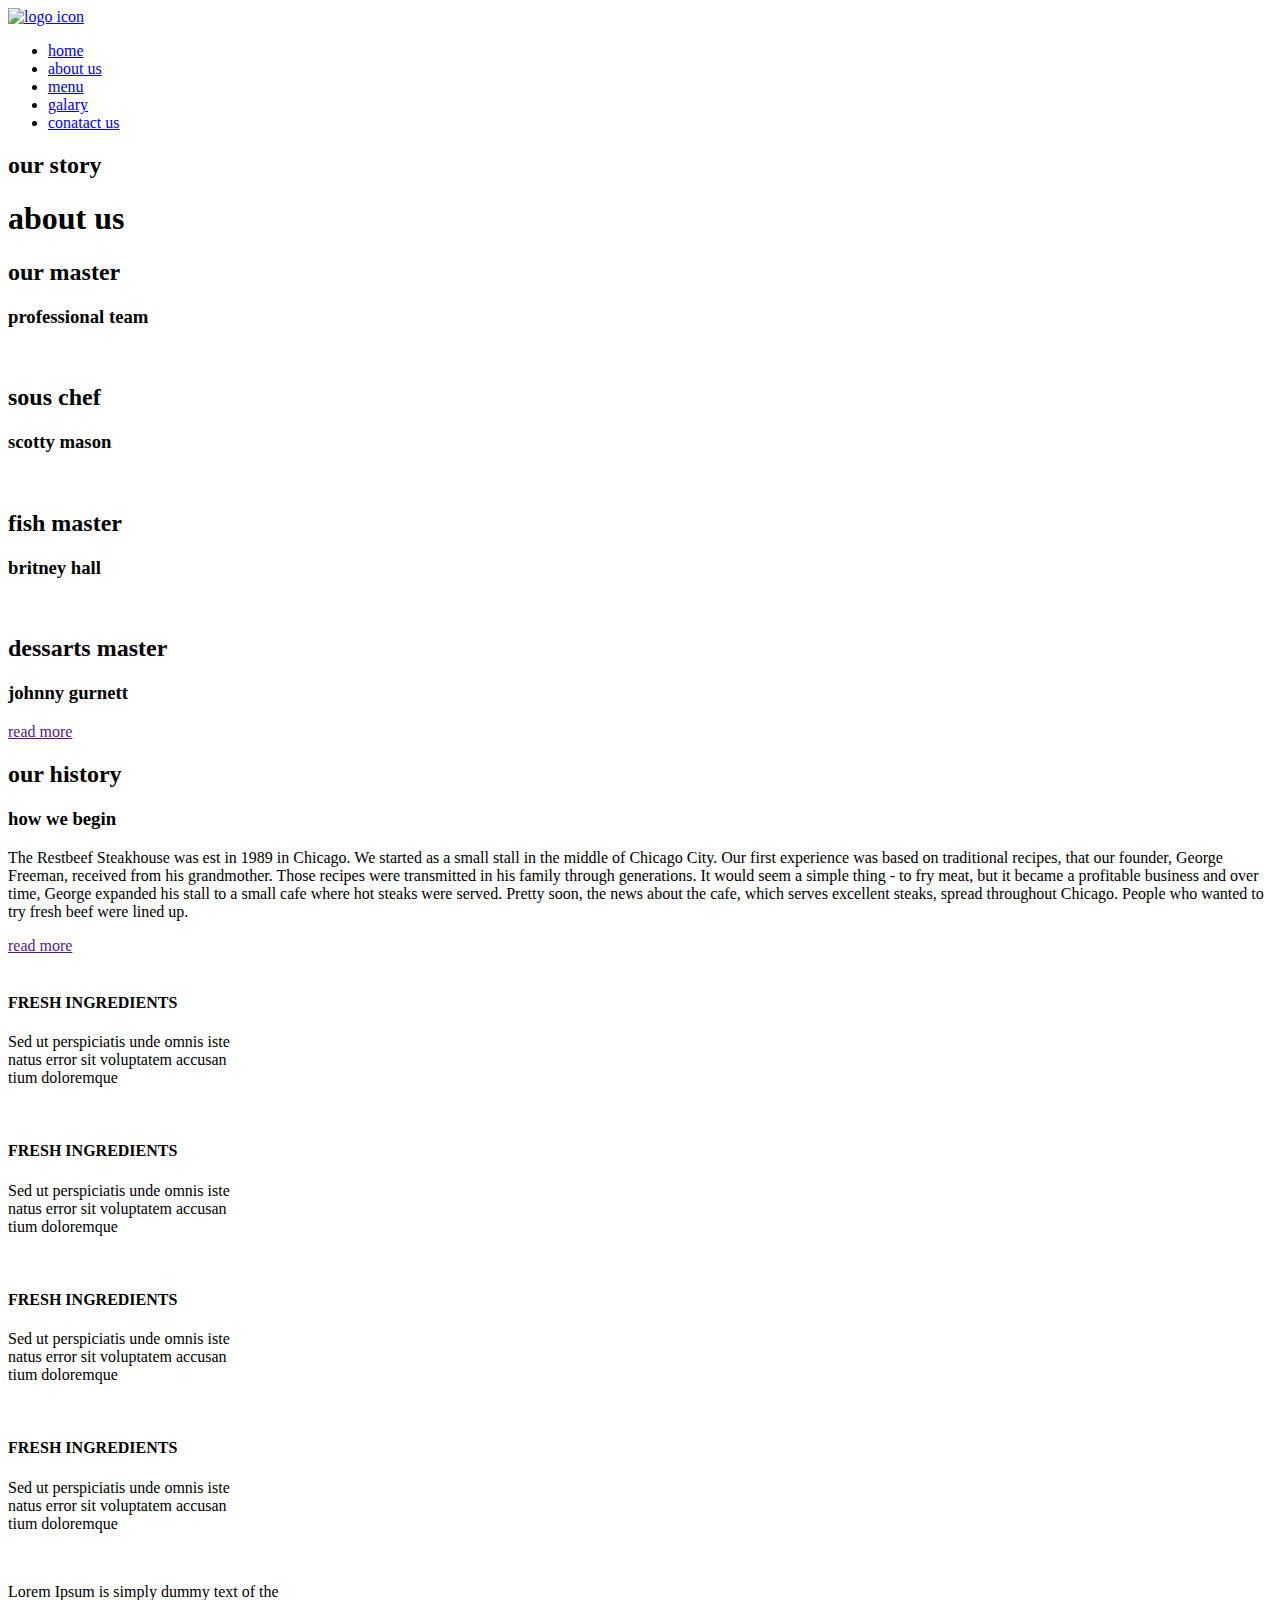
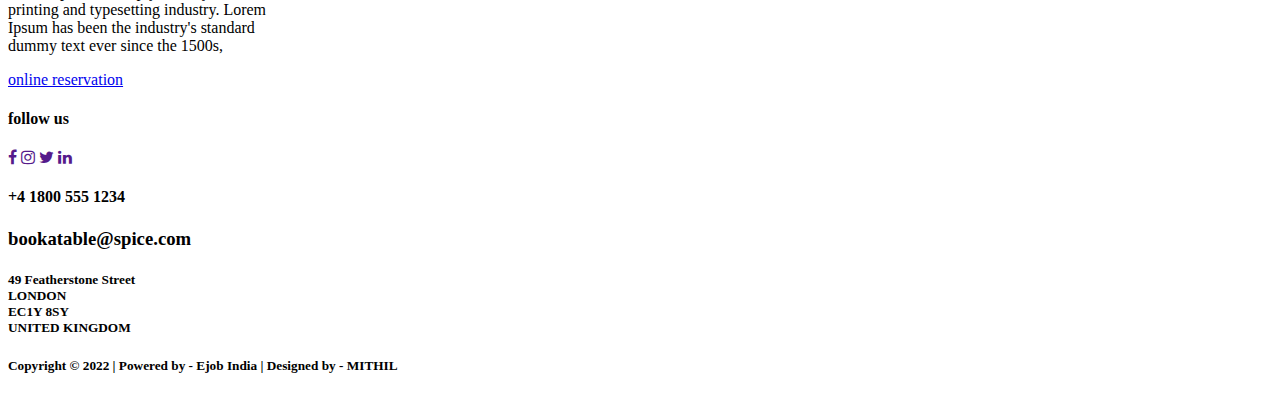
==== spice-project-about-us.html @ 2aa8393b "Add files via upload" ====
<!DOCTYPE html>
<html>
    <head>
        <title>Spice Affair | About Us</title>
        <link href="css/style-about.css" rel="stylesheet" type="text/css">
        <link rel="preconnect" href="https://fonts.googleapis.com">
        <link rel="preconnect" href="https://fonts.gstatic.com" crossorigin>
        <link href="https://fonts.googleapis.com/css2?family=Great+Vibes&family=Lato:wght@300&family=Ubuntu&display=swap" rel="stylesheet">
        <!-----fontawesome intro-->
        <link rel="stylesheet" href="https://cdnjs.cloudflare.com/ajax/libs/font-awesome/4.7.0/css/font-awesome.min.css">

        </head>
        <body>
            <header class="header">
                <div class="container">
                   <a href="#"><img class="logo" src="image/logo.png" alt="logo icon"></a>
                   <ul class="menu">
                        <li><a href="spice-project.html">home</a></li>
                        <li><a href="#">about us</a></li>
                        <li><a href="#">menu</a></li>
                        <li><a href="#">galary</a></li>
                        <li><a href="#">conatact us</a></li>
                   </ul>
                   <div class="clear"></div> 
                </div>
            </header>
            <section class="banner">
                <div class="container">
                   <h2>our story</h2>
                   <h1>about us</h1>
                   <div class="clear"></div>                    
                </div>
            </section>
            <section class="our-master">
                <div class="container">
                    <div>
                        <h2>our master</h2>
                        <h3>professional team</h3>
                    </div>
                    <div class="chef">
                        <div class="master">
                            <div><img src="image/master1.png" alt=""></div>
                            <div class="chef-details">
                                <h2>sous chef</h2>
                                <h3>scotty mason</h3>
                            </div>
                        </div> <div class="master">
                            <div><img src="image/master2.png" alt=""></div>
                            <div class="chef-details">
                                <h2>fish master</h2>
                                <h3>britney hall</h3>
                            </div>
                        </div>
                        <div class="master">
                            <div><img src="image/master3.png" alt=""></div>
                            <div class="chef-details">
                                <h2>dessarts master</h2>
                                <h3>johnny gurnett</h3>
                            </div>
                        </div>
                    </div>
                    <div class="read-more">
                        <a href="" >read more</a>
                    </div>
                    <div class="clear"></div>
                </div>
            </section>
            <section class="history">
                <div class="container">
                        <div class="history-div">
                            <h2>our history</h2>
                            <h3>how we begin</h3>
                             <p>The Restbeef Steakhouse was est in 1989 in Chicago. We
                                started as a small stall in the middle of Chicago City. Our 
                                first experience was based on traditional recipes, that our 
                                founder, George Freeman, received from his grandmother. 
                                Those recipes were transmitted in his family through
                                 generations. It would seem a simple thing - to fry meat, but 
                                it became a profitable business and over time, George 
                                expanded his stall to a small cafe where hot steaks were 
                                served. Pretty soon, the news about the cafe, which serves 
                                excellent steaks, spread throughout Chicago. People who
                                 wanted to try fresh beef were lined up.</p>
                                 <div class="read-more">
                                    <a href="" >read more</a>
                                </div>

                        </div>
                    <div class="clear"></div>
                </div>
            </section>
            <section class="category">
                <div class="container">
                    <div class="category-flex">
                        <div class="category-div">
                            <img src="image/category.png" alt="">
                        <h4>FRESH INGREDIENTS</h4>
                        <p>Sed ut perspiciatis unde omnis iste <br> 
                            natus error sit voluptatem accusan <br>
                             tium doloremque</p>
                        </div>
                        <div class="category-div">
                            <img src="image/category2.png" alt="">
                        <h4>FRESH INGREDIENTS</h4>
                        <p>Sed ut perspiciatis unde omnis iste <br> 
                            natus error sit voluptatem accusan <br>
                             tium doloremque</p>
                        </div>
                        <div class="category-div">
                            <img src="image/category3.png" alt="">
                        <h4>FRESH INGREDIENTS</h4>
                        <p>Sed ut perspiciatis unde omnis iste <br> 
                            natus error sit voluptatem accusan <br>
                             tium doloremque</p>
                        </div>
                        <div class="category-div">
                            <img src="image/category4.png" alt="">
                        <h4>FRESH INGREDIENTS</h4>
                        <p>Sed ut perspiciatis unde omnis iste <br> 
                            natus error sit voluptatem accusan <br>
                             tium doloremque</p>
                        </div>
                    </div>
                    <div class="clear"></div>
                </div>
            </section>
            <footer class="footer">
                <div class="container">
                    <div class="footer-flex">
                        <div class="footer-div">
                            <img src="image/logo.png" alt="">
                            <p>Lorem Ipsum is simply dummy text of the <br>
                                printing and typesetting industry. Lorem <br> 
                                Ipsum has been the industry's standard <br>
                                dummy text ever since the 1500s,</p>
                        </div>
                        <div class="footer-div">
                           <a class="reservation" href="#">online reservation</a>
                           <h4 class="follow">follow us</h4>
                           <div class="icon">
                               <a href=""><i class="fa fa-facebook" aria-hidden="true"></i></a>
                                <a href=""><i class="fa fa-instagram" aria-hidden="true"></i></a>
                                <a href=""><i class="fa fa-twitter" aria-hidden="true"></i></a>
                                <a href=""><i class="fa fa-linkedin" aria-hidden="true"></i></a>
                           </div>
                        </div>
                        <div class="footer-div">
                            <h4 class="phone">+4 1800 555 1234</h4>
                            <h3>bookatable@spice.com</h3>
                            <h5>49 Featherstone Street <br>LONDON <br> EC1Y 8SY <br> UNITED KINGDOM</h5>
                            </div>
                    </div>
                </div>
                <div class="copy-right">
                    <h5>Copyright © 2022 | Powered by - Ejob India | Designed by - MITHIL</h5>
                </div>
                    
                    <div class="clear"></div>
            </footer>
        </body>
</html>
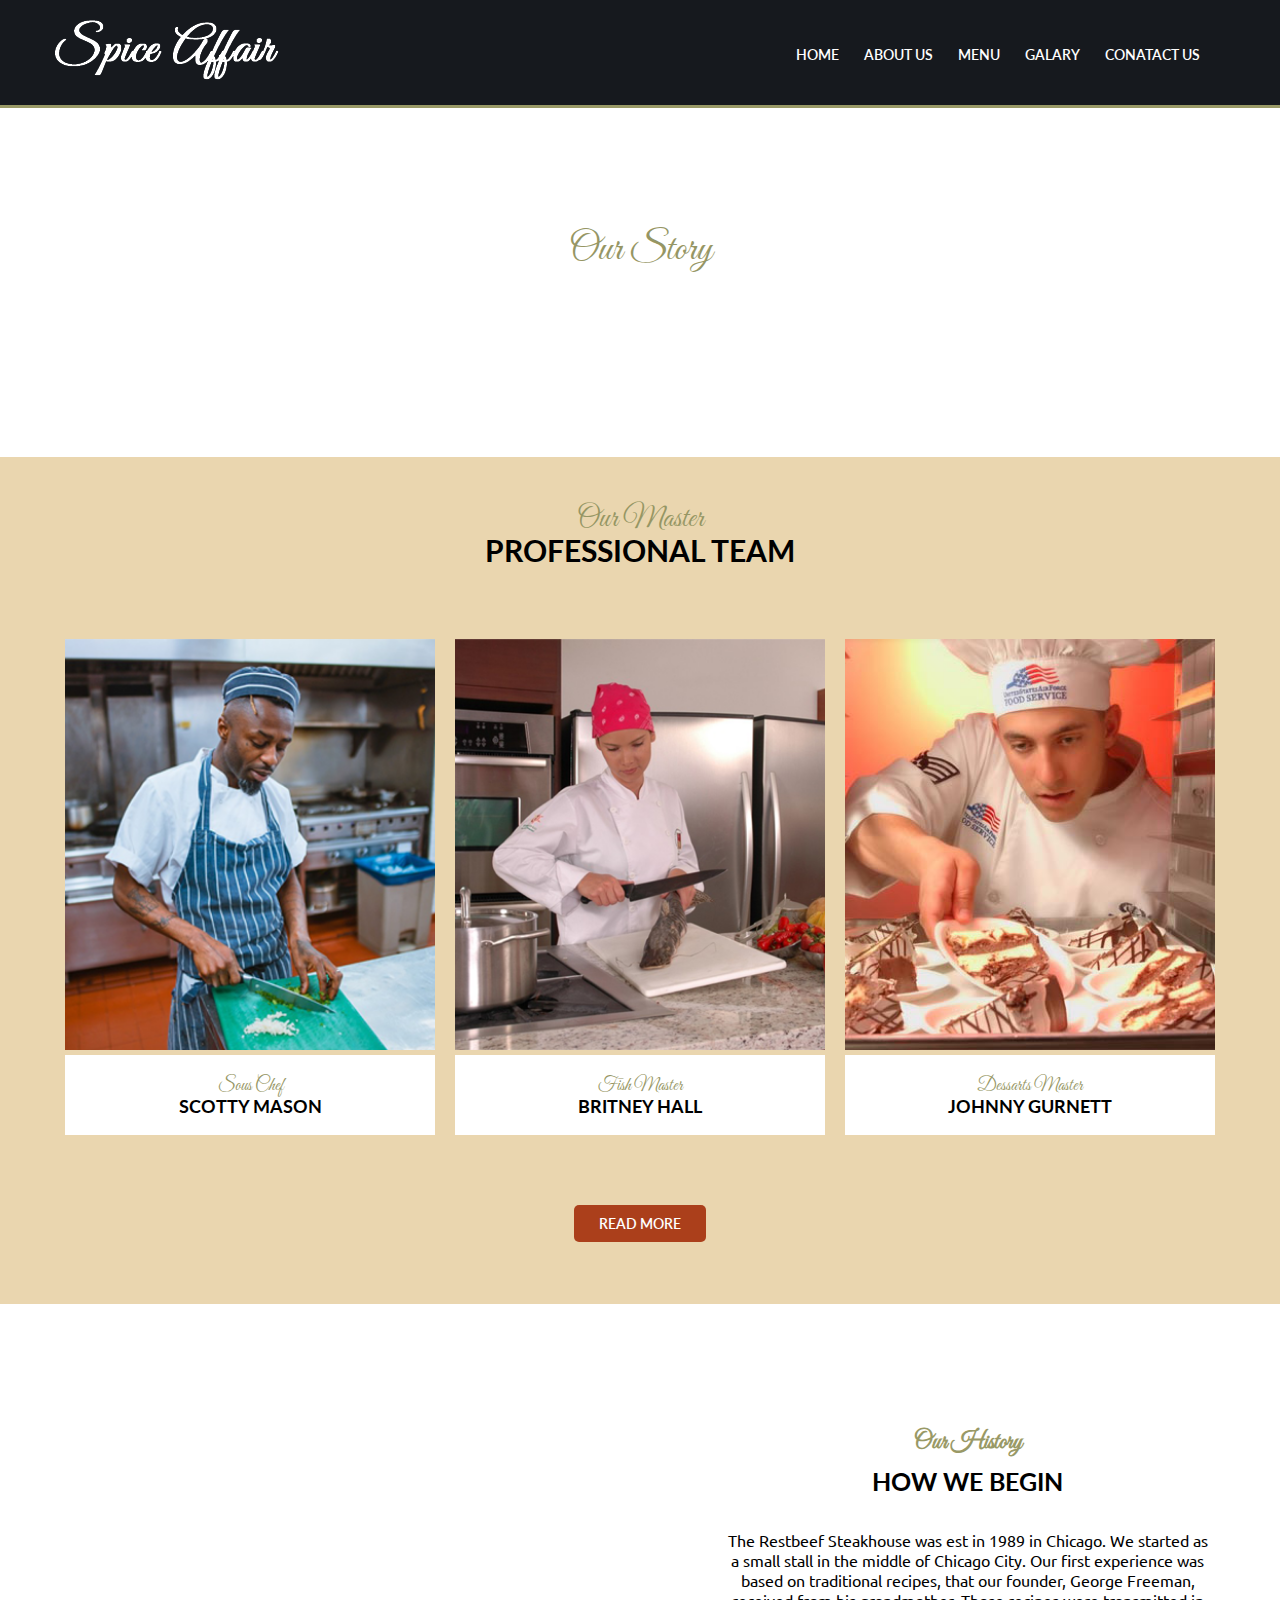
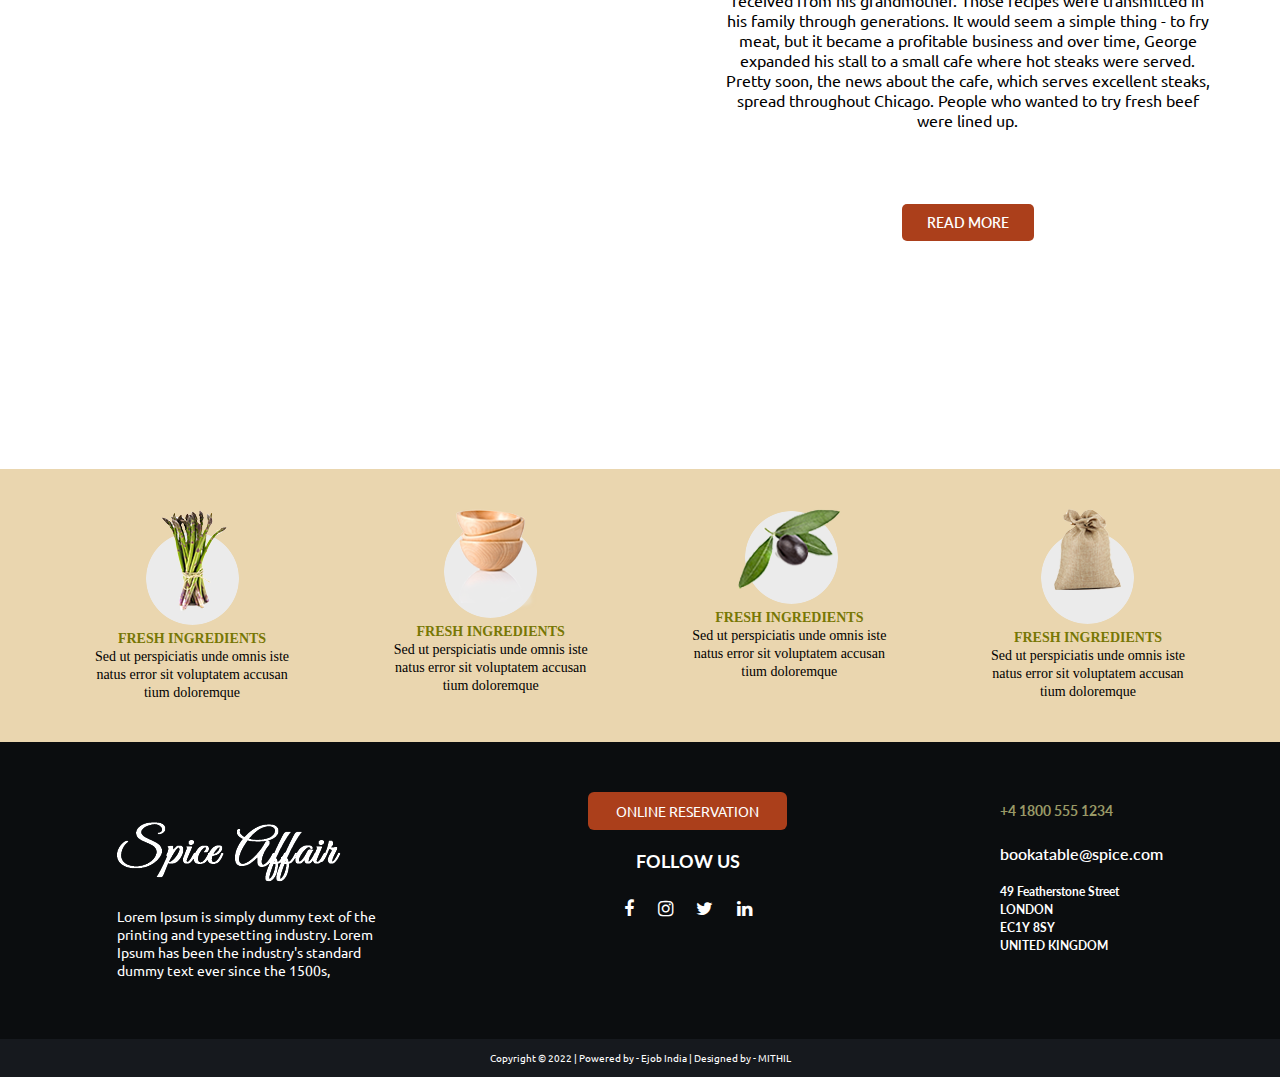
==== commit f796497e: "Update spice-project-about-us.html" ====
--- a/spice-project-about-us.html
+++ b/spice-project-about-us.html
@@ -2,7 +2,7 @@
 <html>
     <head>
         <title>Spice Affair | About Us</title>
-        <link href="css/style-about.css" rel="stylesheet" type="text/css">
+        <link href="style-about.css" rel="stylesheet" type="text/css">
         <link rel="preconnect" href="https://fonts.googleapis.com">
         <link rel="preconnect" href="https://fonts.gstatic.com" crossorigin>
         <link href="https://fonts.googleapis.com/css2?family=Great+Vibes&family=Lato:wght@300&family=Ubuntu&display=swap" rel="stylesheet">
@@ -13,7 +13,7 @@
         <body>
             <header class="header">
                 <div class="container">
-                   <a href="#"><img class="logo" src="image/logo.png" alt="logo icon"></a>
+                   <a href="#"><img class="logo" src="logo.png" alt="logo icon"></a>
                    <ul class="menu">
                         <li><a href="spice-project.html">home</a></li>
                         <li><a href="#">about us</a></li>
@@ -39,20 +39,20 @@
                     </div>
                     <div class="chef">
                         <div class="master">
-                            <div><img src="image/master1.png" alt=""></div>
+                            <div><img src="master1.png" alt=""></div>
                             <div class="chef-details">
                                 <h2>sous chef</h2>
                                 <h3>scotty mason</h3>
                             </div>
                         </div> <div class="master">
-                            <div><img src="image/master2.png" alt=""></div>
+                            <div><img src="master2.png" alt=""></div>
                             <div class="chef-details">
                                 <h2>fish master</h2>
                                 <h3>britney hall</h3>
                             </div>
                         </div>
                         <div class="master">
-                            <div><img src="image/master3.png" alt=""></div>
+                            <div><img src="master3.png" alt=""></div>
                             <div class="chef-details">
                                 <h2>dessarts master</h2>
                                 <h3>johnny gurnett</h3>
@@ -93,28 +93,28 @@
                 <div class="container">
                     <div class="category-flex">
                         <div class="category-div">
-                            <img src="image/category.png" alt="">
+                            <img src="category.png" alt="">
                         <h4>FRESH INGREDIENTS</h4>
                         <p>Sed ut perspiciatis unde omnis iste <br> 
                             natus error sit voluptatem accusan <br>
                              tium doloremque</p>
                         </div>
                         <div class="category-div">
-                            <img src="image/category2.png" alt="">
+                            <img src="category2.png" alt="">
                         <h4>FRESH INGREDIENTS</h4>
                         <p>Sed ut perspiciatis unde omnis iste <br> 
                             natus error sit voluptatem accusan <br>
                              tium doloremque</p>
                         </div>
                         <div class="category-div">
-                            <img src="image/category3.png" alt="">
+                            <img src="category3.png" alt="">
                         <h4>FRESH INGREDIENTS</h4>
                         <p>Sed ut perspiciatis unde omnis iste <br> 
                             natus error sit voluptatem accusan <br>
                              tium doloremque</p>
                         </div>
                         <div class="category-div">
-                            <img src="image/category4.png" alt="">
+                            <img src="category4.png" alt="">
                         <h4>FRESH INGREDIENTS</h4>
                         <p>Sed ut perspiciatis unde omnis iste <br> 
                             natus error sit voluptatem accusan <br>
@@ -128,7 +128,7 @@
                 <div class="container">
                     <div class="footer-flex">
                         <div class="footer-div">
-                            <img src="image/logo.png" alt="">
+                            <img src="logo.png" alt="">
                             <p>Lorem Ipsum is simply dummy text of the <br>
                                 printing and typesetting industry. Lorem <br> 
                                 Ipsum has been the industry's standard <br>
@@ -158,4 +158,4 @@
                     <div class="clear"></div>
             </footer>
         </body>
-</html>+</html>
--- a/style-about.css
+++ b/style-about.css
@@ -0,0 +1,264 @@
+body {
+  margin: 0;
+  font-size: 14px;
+  line-height: 18px;
+}
+
+.container {
+  width: 1170px;
+  margin: 0 auto;
+}
+
+h1,
+h2,
+h3,
+h4,
+h5,
+h6,
+p {
+  margin: 0;
+}
+
+ul {
+  padding: 0;
+  margin: 0;
+}
+a {
+  text-decoration: none;
+}
+.clear {
+  clear: both;
+}
+
+.header {
+  background-color: #16191e;
+  padding: 20px 0 20px 0;
+  border-bottom: 3px solid #999966;
+}
+
+.menu {
+  float: right;
+}
+
+.menu li {
+  float: left;
+  list-style: none;
+  padding-right: 25px;
+  text-transform: uppercase;
+  padding-top: 26px;
+  padding-right: 25px;
+  font-family: "Lato", sans-serif;
+  font-weight: 600;
+}
+
+.menu a {
+  text-decoration: none;
+  color: white;
+}
+.menu a:hover {
+  color: #ffb52a;
+  border-bottom: 2px solid;
+  border-color: #ffb52a;
+}
+
+.banner {
+  background-image: url(../image/banner-about.jpg);
+  background-repeat: no-repeat;
+  background-size: cover;
+  background-position: center;
+  padding: 120px 0;
+  text-align: center;
+}
+
+.banner h1 {
+  color: #fff;
+  text-transform: uppercase;
+  font-family: "Playfair Display serif";
+  padding-top: 15px;
+  font-size: 46px;
+  line-height: 50px;
+}
+
+.banner h2,
+.master h2,
+.our-master h2 {
+  color: #969664;
+  font-family: "Great Vibes";
+  font-size: 40px;
+  line-height: 44px;
+  text-transform: capitalize;
+  font-weight: 400;
+}
+.our-master h2, h3{
+  text-align: center;
+}
+.our-master h2{
+  font-size: 30px;
+}
+.our-master h3{
+  font-family: "lato";
+  font-size: 30px;
+  text-transform: uppercase;
+}
+.our-master {
+  background-color: #ead6af;
+  padding-top: 40px;
+  padding-bottom: 70px;
+}
+.chef {
+  display: grid;
+  grid-template-columns: auto auto auto;
+  padding: 80px 0;
+}
+.master img {
+  width: 100%;
+}
+.master {
+  padding: 0 10px 0 10px;
+}
+.chef-details {
+  background-color: #fff;
+  padding: 20px 0;
+}
+.chef-details h2{
+  font-size: 18px;
+  line-height: 22px;
+}
+.chef-details h3{
+  font-size: 18px;
+  font-family: "lato";
+}
+.read-more{
+  text-align: center;
+}
+.read-more a{
+  text-transform: uppercase;
+  background-color: #ab3f1b;
+  color: #fff;
+  padding: 10px 25px;
+  border-radius: 5px;
+  font-family: 'Lato';
+  font-weight: 600;
+}
+.read-more a:hover{
+    background-color: #ffb52a;
+    color: #000;
+    font-weight: 600;
+}
+.history {
+  background-image: url(../image/banner3.png);
+  background-size: cover;
+  background-position: center;
+  background-repeat: no-repeat;
+  padding: 90px;
+}
+.history-div{
+  background-color: #fff;
+  width: 585px;
+  float: right;
+  height: 585px;
+  text-align: center;
+}
+.history-div h2{
+  font-family: 'Great Vibes';
+    color: #999966;
+    padding: 40px 0 20px 0;
+    font-size: 24px;
+    text-transform: capitalize;
+}
+.history-div h3{
+  font-family: 'Lato';
+  text-transform: uppercase;
+  font-size: 25px;
+}
+.history-div p{
+    padding: 40px 50px 84px 50px;
+    font-size: 16px;
+    font-family: 'Ubuntu';
+    line-height: 20px;
+}
+
+.category {
+  background-color: #ead6af;
+}
+.category-div {
+  text-align: center;
+  padding: 40px;
+}
+.category-div h4 {
+  color: #777704;
+}
+.category-flex {
+  display: flex;
+  justify-content: space-between;
+}
+.footer {
+  background-color: #0b0d0f;
+}
+.footer-flex {
+  display: flex;
+  justify-content: space-between;
+  padding: 60px 62px;
+}
+.footer-div p {
+  color: #fff;
+  font-family: "ubuntu";
+}
+.footer-div img {
+  padding: 20px 0;
+}
+.reservation {
+  background-color: #ab3f1b;
+  padding: 10px 28px;
+  color: #fff;
+  text-transform: uppercase;
+  font-family: "Ubuntu";
+  border-radius: 6px;
+}
+.reservation:hover{
+  background-color: #ffb52a;
+  color: #000;
+  font-weight: 600;
+}
+.follow{
+  padding: 30px 48px;
+  color: #fff;
+  text-transform: uppercase;
+  font-family: "Lato";
+  font-size: 18px;
+}
+.icon {
+  text-align: center;
+  padding-left: 20px;
+}
+.icon a {
+  color: #fff;
+  padding-right: 20px;
+  font-size: 18px;
+}
+.phone {
+  color: #999966;
+  padding-bottom: 25px;
+  font-family: "lato";
+}
+.footer-div h3 {
+  color: #fff;
+  font-weight: 600;
+  font-family: "lato";
+  padding-bottom: 20px;
+}
+.footer-div h5 {
+  color: #fff;
+  font-family: "lato";
+}
+.copy-right {
+  background-color: #16191e;
+  padding: 10px 0;
+}
+.copy-right h5 {
+  color: #fff;
+  text-align: center;
+  font-family: "ubuntu";
+  font-size: 10px;
+  font-weight: 400;
+}
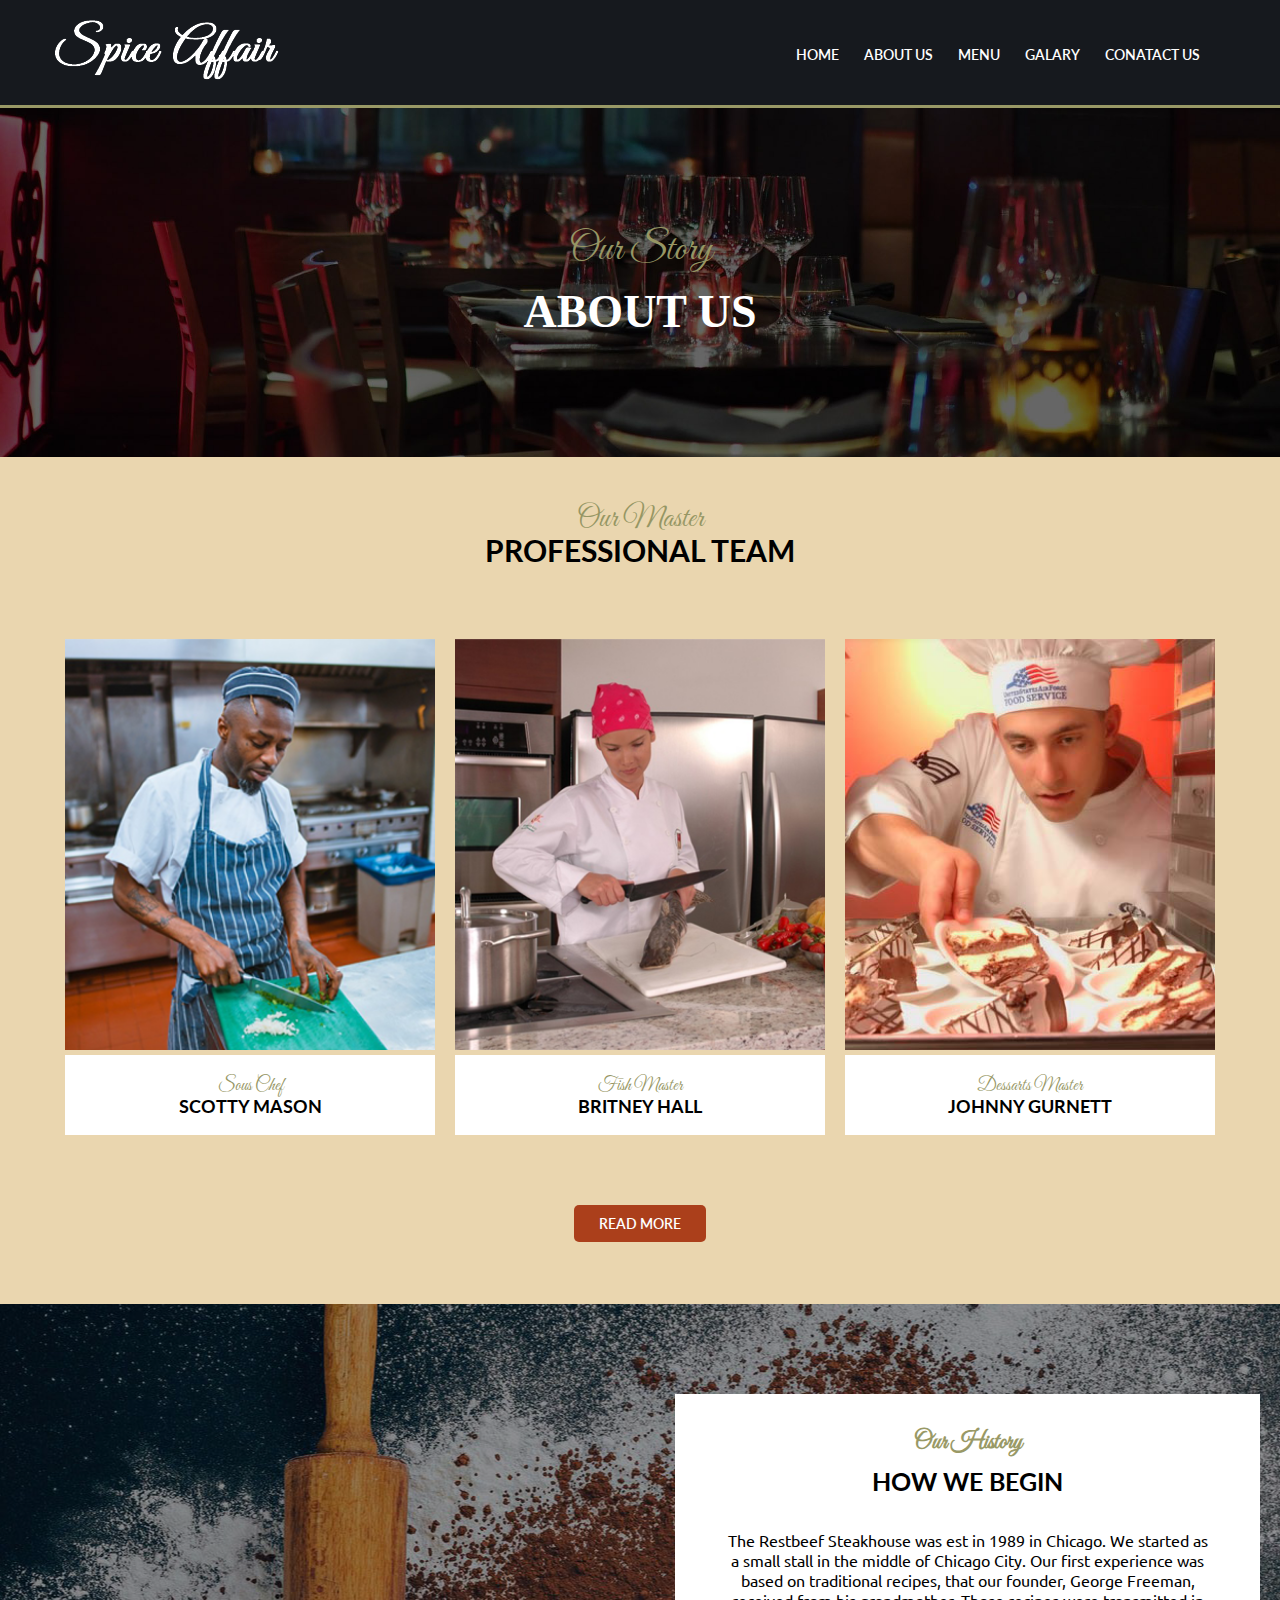
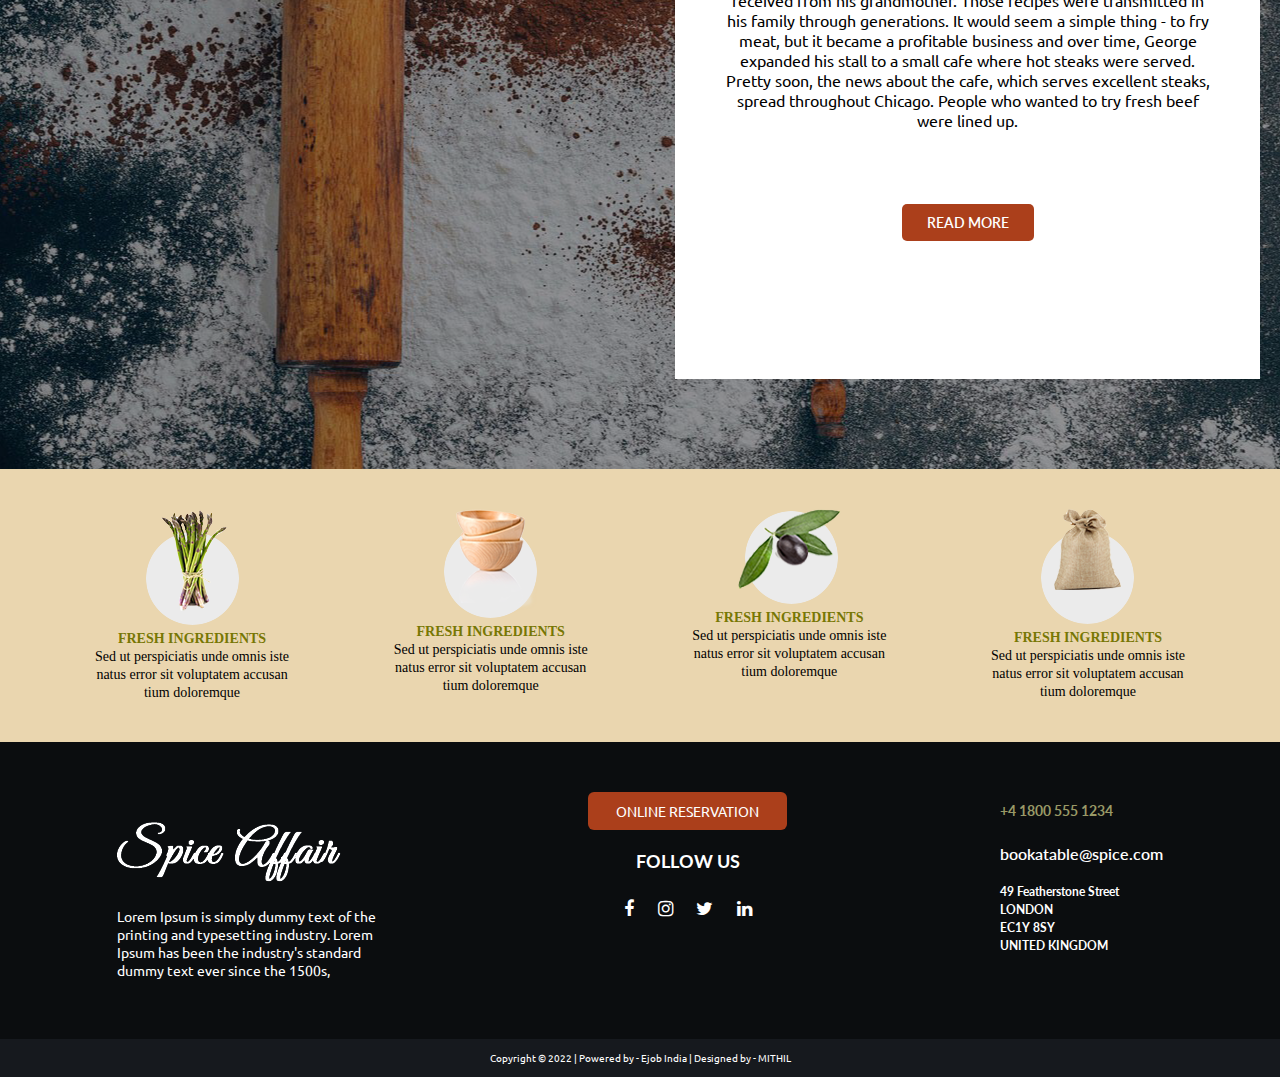
==== commit e45ef163: "Update spice-project-about-us.html" ====
--- a/spice-project-about-us.html
+++ b/spice-project-about-us.html
@@ -13,10 +13,10 @@
         <body>
             <header class="header">
                 <div class="container">
-                   <a href="#"><img class="logo" src="logo.png" alt="logo icon"></a>
+                   <a href="index.html"><img class="logo" src="logo.png" alt="logo icon"></a>
                    <ul class="menu">
-                        <li><a href="spice-project.html">home</a></li>
-                        <li><a href="#">about us</a></li>
+                        <li><a href="index.html">home</a></li>
+                        <li><a href="spice-project-about-us.html">about us</a></li>
                         <li><a href="#">menu</a></li>
                         <li><a href="#">galary</a></li>
                         <li><a href="#">conatact us</a></li>
@@ -128,7 +128,7 @@
                 <div class="container">
                     <div class="footer-flex">
                         <div class="footer-div">
-                            <img src="logo.png" alt="">
+                            <a href="index.html"><img class="logo" src="logo.png" alt="logo icon"></a>
                             <p>Lorem Ipsum is simply dummy text of the <br>
                                 printing and typesetting industry. Lorem <br> 
                                 Ipsum has been the industry's standard <br>
--- a/style-about.css
+++ b/style-about.css
@@ -62,7 +62,7 @@
 }
 
 .banner {
-  background-image: url(../image/banner-about.jpg);
+  background-image: url(banner-about.jpg);
   background-repeat: no-repeat;
   background-size: cover;
   background-position: center;
@@ -146,7 +146,7 @@
     font-weight: 600;
 }
 .history {
-  background-image: url(../image/banner3.png);
+  background-image: url(banner3.png);
   background-size: cover;
   background-position: center;
   background-repeat: no-repeat;
